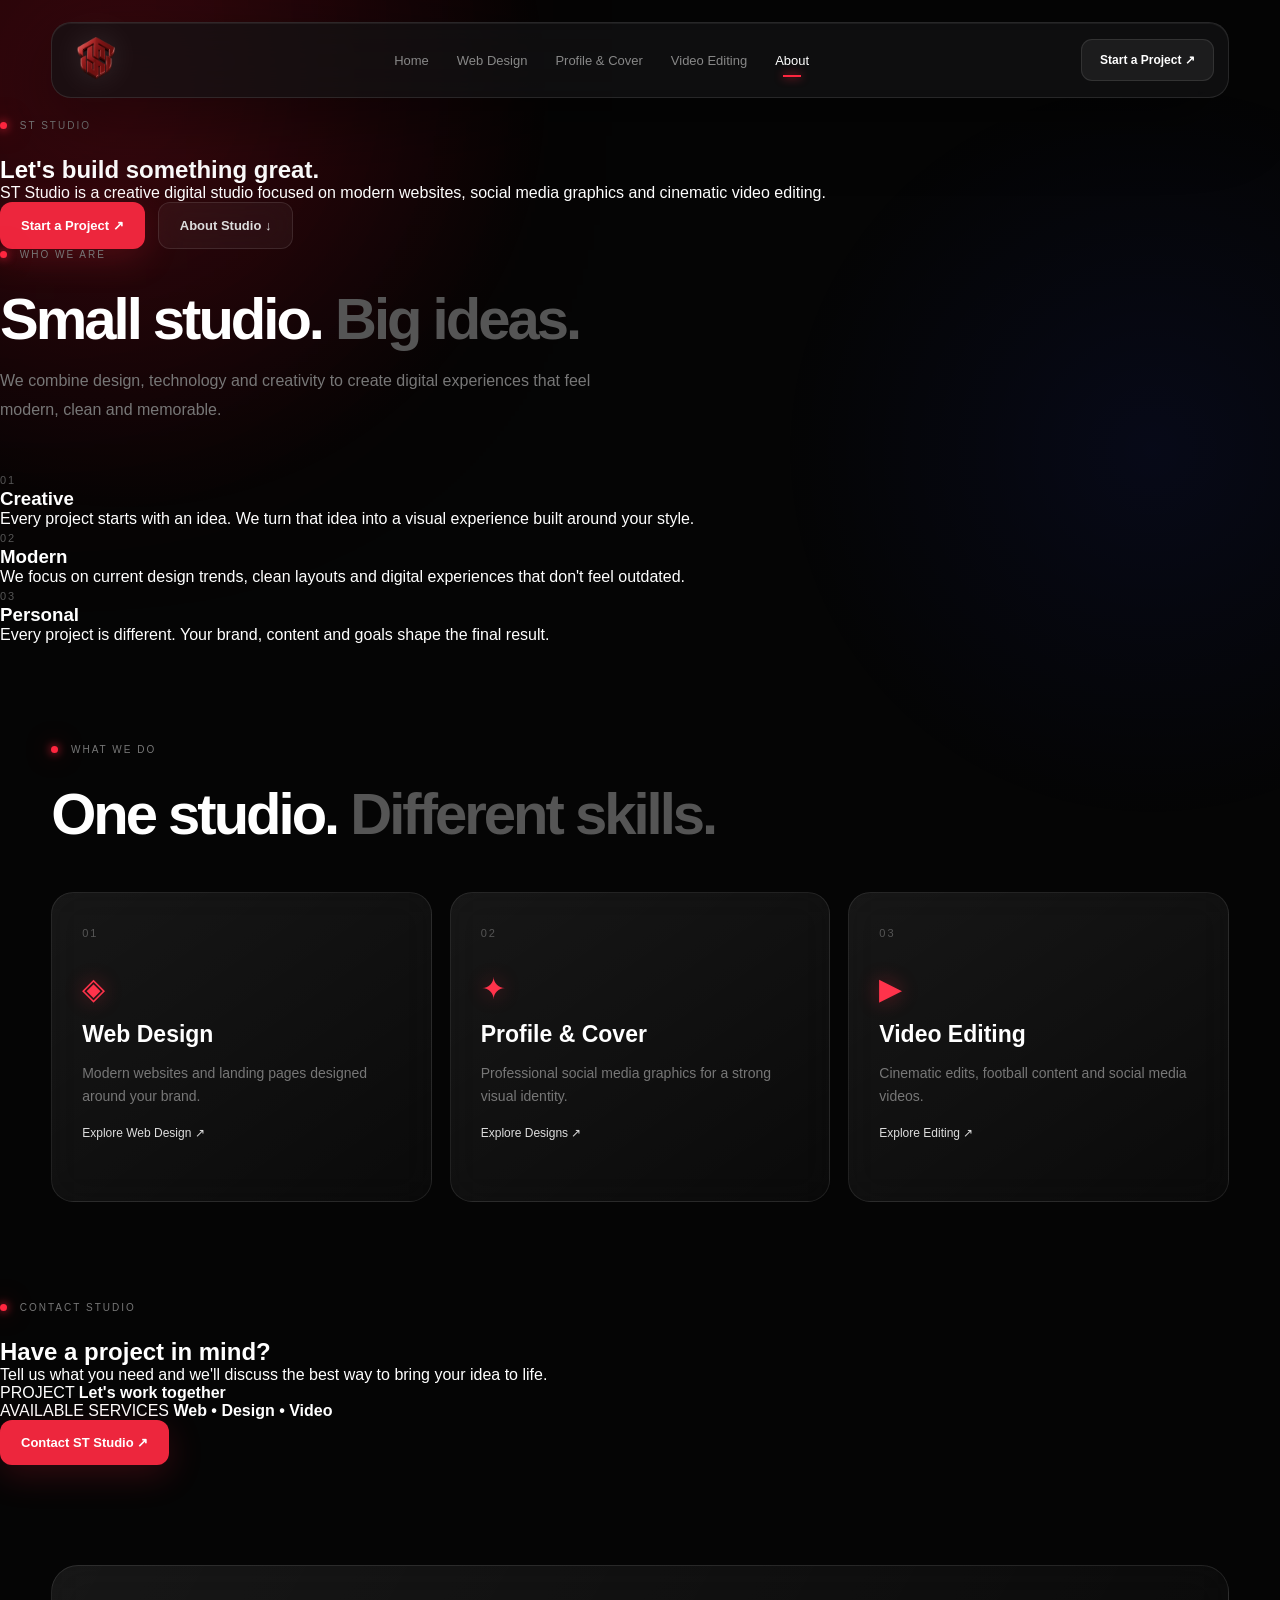
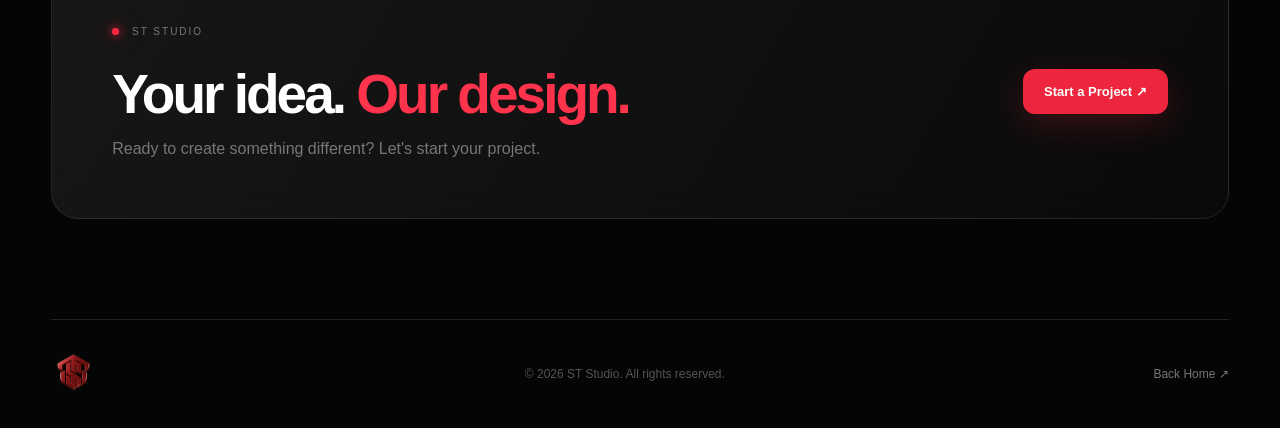
==== about.html @ 002b66ba "Add files via upload" ====
<!DOCTYPE html>
<html lang="en">

<head>
    <meta charset="UTF-8">
    <meta name="viewport" content="width=device-width, initial-scale=1.0">

    <title>About | ST Studio</title>

    <link rel="stylesheet" href="style.css">
</head>

<body>

    <!-- NAVBAR -->

    <header class="navbar">

        <a href="index.html" class="logo">
            <img src="logo.png" alt="ST Studio">
        </a>

        <nav>
            <a href="index.html">Home</a>
            <a href="web.html">Web Design</a>
            <a href="profile.html">Profile & Cover</a>
            <a href="video.html">Video Editing</a>
            <a href="about.html" class="active">About</a>
        </nav>

        <a href="#contact" class="nav-btn">
            Start a Project ↗
        </a>

    </header>


    <main>

        <!-- HERO -->

        <section class="page-hero">

            <div class="tag">
                <span></span>
                ST STUDIO
            </div>

            <h1>
                Let's build
                <strong>something great.</strong>
            </h1>

            <p>
                ST Studio is a creative digital studio focused on
                modern websites, social media graphics and
                cinematic video editing.
            </p>

            <div class="buttons">

                <a href="#contact" class="primary-btn">
                    Start a Project ↗
                </a>

                <a href="#about" class="secondary-btn">
                    About Studio ↓
                </a>

            </div>

        </section>


        <!-- ABOUT -->

        <section class="about-section" id="about">

            <div class="section-title">

                <div class="tag">
                    <span></span>
                    WHO WE ARE
                </div>

                <h2>
                    Small studio.
                    <span>Big ideas.</span>
                </h2>

                <p>
                    We combine design, technology and creativity
                    to create digital experiences that feel modern,
                    clean and memorable.
                </p>

            </div>


            <div class="about-grid">

                <div class="about-card">

                    <span class="number">01</span>

                    <h3>Creative</h3>

                    <p>
                        Every project starts with an idea.
                        We turn that idea into a visual experience
                        built around your style.
                    </p>

                </div>


                <div class="about-card">

                    <span class="number">02</span>

                    <h3>Modern</h3>

                    <p>
                        We focus on current design trends,
                        clean layouts and digital experiences
                        that don't feel outdated.
                    </p>

                </div>


                <div class="about-card">

                    <span class="number">03</span>

                    <h3>Personal</h3>

                    <p>
                        Every project is different.
                        Your brand, content and goals shape
                        the final result.
                    </p>

                </div>

            </div>

        </section>


        <!-- SERVICES -->

        <section class="services">

            <div class="section-title">

                <div class="tag">
                    <span></span>
                    WHAT WE DO
                </div>

                <h2>
                    One studio.
                    <span>Different skills.</span>
                </h2>

            </div>


            <div class="service-grid">

                <div class="service-card">

                    <span class="number">01</span>

                    <div class="icon">◈</div>

                    <h3>Web Design</h3>

                    <p>
                        Modern websites and landing pages
                        designed around your brand.
                    </p>

                    <a href="web.html">
                        Explore Web Design ↗
                    </a>

                </div>


                <div class="service-card">

                    <span class="number">02</span>

                    <div class="icon">✦</div>

                    <h3>Profile & Cover</h3>

                    <p>
                        Professional social media graphics
                        for a strong visual identity.
                    </p>

                    <a href="profile.html">
                        Explore Designs ↗
                    </a>

                </div>


                <div class="service-card">

                    <span class="number">03</span>

                    <div class="icon">▶</div>

                    <h3>Video Editing</h3>

                    <p>
                        Cinematic edits, football content
                        and social media videos.
                    </p>

                    <a href="video.html">
                        Explore Editing ↗
                    </a>

                </div>

            </div>

        </section>


        <!-- CONTACT -->

        <section class="contact-section" id="contact">

            <div class="contact-text">

                <div class="tag">
                    <span></span>
                    CONTACT STUDIO
                </div>

                <h2>
                    Have a project
                    <span>in mind?</span>
                </h2>

                <p>
                    Tell us what you need and we'll discuss
                    the best way to bring your idea to life.
                </p>

            </div>


            <div class="contact-card">

                <div class="contact-item">

                    <span>PROJECT</span>

                    <strong>
                        Let's work together
                    </strong>

                </div>


                <div class="contact-item">

                    <span>AVAILABLE SERVICES</span>

                    <strong>
                        Web • Design • Video
                    </strong>

                </div>


                <a href="mailto:hello@ststudio.com"
                   class="primary-btn contact-btn">
                    Contact ST Studio ↗
                </a>

            </div>

        </section>


        <!-- FINAL CTA -->

        <section class="cta">

            <div>

                <div class="tag">
                    <span></span>
                    ST STUDIO
                </div>

                <h2>
                    Your idea.
                    <span>Our design.</span>
                </h2>

                <p>
                    Ready to create something different?
                    Let's start your project.
                </p>

            </div>

            <a href="mailto:hello@ststudio.com"
               class="primary-btn">
                Start a Project ↗
            </a>

        </section>

    </main>


    <!-- FOOTER -->

    <footer>

        <div class="footer-logo">
            <img src="logo.png" alt="ST Studio">
        </div>

        <p>
            © 2026 ST Studio. All rights reserved.
        </p>

        <a href="index.html">
            Back Home ↗
        </a>

    </footer>

</body>
</html>
---- style.css ----
* {
    margin: 0;
    padding: 0;
    box-sizing: border-box;
}

html {
    scroll-behavior: smooth;
}

body {
    background: #050505;
    color: #fff;
    font-family: Arial, sans-serif;
    overflow-x: hidden;
}


/* BACKGROUND GLOW */

body::before {
    content: "";
    position: fixed;
    inset: 0;
    z-index: -3;

    background:
        radial-gradient(
            circle at 10% 10%,
            rgba(255, 20, 45, .16),
            transparent 30%
        ),
        radial-gradient(
            circle at 90% 50%,
            rgba(40, 70, 255, .08),
            transparent 30%
        );
}

body::after {
    content: "";
    position: fixed;
    width: 450px;
    height: 450px;
    top: -180px;
    left: -180px;

    background: #ff1735;
    filter: blur(170px);
    opacity: .13;

    z-index: -2;
}


/* NAVBAR */

.navbar {
    width: 92%;
    max-width: 1250px;
    height: 76px;

    margin: 22px auto;

    padding: 10px 14px 10px 18px;

    display: flex;
    align-items: center;
    justify-content: space-between;

    background: rgba(18,18,20,.72);

    border: 1px solid rgba(255,255,255,.1);

    border-radius: 20px;

    backdrop-filter: blur(25px);
    -webkit-backdrop-filter: blur(25px);

    box-shadow:
        0 20px 70px rgba(0,0,0,.45),
        inset 0 1px rgba(255,255,255,.06);
}

.logo img {
    width: 52px;
    height: 52px;
    object-fit: contain;

    filter:
        drop-shadow(0 0 15px rgba(255,255,255,.12));
}

nav {
    display: flex;
    gap: 28px;
}

nav a {
    position: relative;

    color: #888;

    text-decoration: none;

    font-size: 13px;

    transition: .3s;
}

nav a:hover,
nav a.active {
    color: #fff;
}

nav a.active::after {
    content: "";

    position: absolute;

    width: 18px;
    height: 2px;

    left: 50%;
    bottom: -9px;

    transform: translateX(-50%);

    background: #ff263f;

    box-shadow: 0 0 10px #ff263f;
}

.nav-btn {
    color: #fff;

    text-decoration: none;

    font-size: 12px;
    font-weight: bold;

    padding: 13px 18px;

    border-radius: 11px;

    background: rgba(255,255,255,.06);

    border: 1px solid rgba(255,255,255,.1);

    transition: .3s;
}

.nav-btn:hover {
    background: #ed243d;

    border-color: #ed243d;

    box-shadow:
        0 0 30px rgba(237,36,61,.3);
}


/* HERO */

.hero {
    width: 92%;
    max-width: 1250px;

    min-height: 650px;

    margin: 60px auto 100px;

    display: grid;

    grid-template-columns: 1fr .8fr;

    align-items: center;

    gap: 70px;
}

.hero-text {
    max-width: 650px;
}

.tag {
    color: #777;

    font-size: 10px;

    letter-spacing: 2px;

    margin-bottom: 25px;
}

.tag span {
    display: inline-block;

    width: 7px;
    height: 7px;

    margin-right: 8px;

    border-radius: 50%;

    background: #ff263f;

    box-shadow:
        0 0 10px #ff263f,
        0 0 25px rgba(255,38,63,.5);
}

.hero h1 {
    font-size: clamp(50px, 6vw, 82px);

    line-height: .98;

    letter-spacing: -4px;

    margin-bottom: 28px;
}

.hero h1 strong {
    display: block;

    color: transparent;

    background:
        linear-gradient(
            90deg,
            #fff,
            #ff334b
        );

    -webkit-background-clip: text;
    background-clip: text;
}

.hero p {
    max-width: 570px;

    color: #777;

    font-size: 16px;

    line-height: 1.8;

    margin-bottom: 32px;
}


/* BUTTONS */

.buttons {
    display: flex;
    gap: 13px;
}

.primary-btn,
.secondary-btn {
    display: inline-flex;

    align-items: center;
    justify-content: center;

    gap: 10px;

    padding: 15px 21px;

    border-radius: 12px;

    text-decoration: none;

    font-size: 13px;
    font-weight: bold;

    transition: .3s;
}

.primary-btn {
    color: #fff;

    background: #ed263d;

    box-shadow:
        0 10px 35px rgba(237,36,61,.2);
}

.primary-btn:hover {
    transform: translateY(-3px);

    background: #ff3148;

    box-shadow:
        0 15px 45px rgba(237,36,61,.35);
}

.secondary-btn {
    color: #ddd;

    background: rgba(255,255,255,.045);

    border: 1px solid rgba(255,255,255,.1);

    backdrop-filter: blur(15px);
}

.secondary-btn:hover {
    transform: translateY(-3px);

    background: rgba(255,255,255,.09);
}


/* HERO CARD */

.hero-card {
    position: relative;

    height: 480px;

    padding: 20px;

    border-radius: 27px;

    overflow: hidden;

    background:
        linear-gradient(
            145deg,
            rgba(255,255,255,.09),
            rgba(255,255,255,.025)
        );

    border: 1px solid rgba(255,255,255,.12);

    backdrop-filter: blur(25px);

    box-shadow:
        0 40px 100px rgba(0,0,0,.5),
        inset 0 1px rgba(255,255,255,.08);

    transition: .4s;
}

.hero-card:hover {
    transform: translateY(-8px);

    border-color:
        rgba(255,40,60,.3);

    box-shadow:
        0 45px 100px rgba(0,0,0,.55),
        0 0 60px rgba(255,30,55,.08);
}

.hero-card::before {
    content: "";

    position: absolute;

    width: 300px;
    height: 300px;

    top: -130px;
    right: -100px;

    border-radius: 50%;

    background: #ff1735;

    filter: blur(120px);

    opacity: .18;
}

.hero-card::after {
    content: "";

    position: absolute;

    width: 220px;
    height: 220px;

    bottom: -100px;
    left: -80px;

    border-radius: 50%;

    background: #243cff;

    filter: blur(130px);

    opacity: .08;
}

.card-top {
    position: relative;
    z-index: 2;

    display: flex;

    align-items: center;
    justify-content: space-between;

    padding-bottom: 17px;

    border-bottom:
        1px solid rgba(255,255,255,.07);

    color: #666;

    font-size: 9px;

    letter-spacing: 1.5px;
}

.dots {
    display: flex;
    gap: 5px;
}

.dots i {
    width: 7px;
    height: 7px;

    border-radius: 50%;

    background: #555;
}

.card-content {
    position: relative;
    z-index: 2;

    height: 410px;

    display: flex;

    flex-direction: column;

    align-items: center;
    justify-content: center;
}

.card-content img {
    width: 145px;
    height: 145px;

    object-fit: contain;

    margin-bottom: 25px;

    filter:
        drop-shadow(0 0 30px rgba(255,255,255,.15));
}

.card-content small {
    color: #777;

    font-size: 9px;

    letter-spacing: 3px;
}

.card-content h2 {
    margin-top: 14px;

    font-size: 38px;

    line-height: .95;

    letter-spacing: -2px;
}

.card-content h2 span {
    color: #ff334b;

    text-shadow:
        0 0 25px rgba(255,40,60,.3);
}


/* SERVICES */

.services {
    width: 92%;
    max-width: 1250px;

    margin: 100px auto;
}

.section-title {
    margin-bottom: 45px;
}

.section-title h2 {
    font-size: clamp(38px,5vw,58px);

    letter-spacing: -3px;
}

.section-title h2 span {
    color: #555;
}

.section-title p {
    max-width: 600px;

    color: #777;

    line-height: 1.8;

    margin-top: 15px;
}

.service-grid {
    display: grid;

    grid-template-columns:
        repeat(3,1fr);

    gap: 18px;
}

.service-card {
    position: relative;

    min-height: 310px;

    padding: 30px;

    overflow: hidden;

    border-radius: 22px;

    background:
        linear-gradient(
            145deg,
            rgba(255,255,255,.075),
            rgba(255,255,255,.025)
        );

    border: 1px solid rgba(255,255,255,.09);

    transition: .35s;

    backdrop-filter: blur(18px);
}

.service-card::before {
    content: "";

    position: absolute;

    width: 180px;
    height: 180px;

    right: -100px;
    bottom: -100px;

    border-radius: 50%;

    background: #ff2438;

    filter: blur(90px);

    opacity: 0;

    transition: .35s;
}

.service-card:hover {
    transform: translateY(-8px);

    border-color:
        rgba(255,40,60,.3);

    box-shadow:
        0 25px 70px rgba(0,0,0,.35);
}

.service-card:hover::before {
    opacity: .2;
}

.number {
    color: #555;

    font-size: 11px;

    letter-spacing: 2px;
}

.icon {
    color: #ff334b;

    font-size: 30px;

    margin: 30px 0 15px;

    text-shadow:
        0 0 20px rgba(255,40,60,.4);
}

.service-card h3 {
    font-size: 23px;
}

.service-card p {
    color: #777;

    line-height: 1.7;

    font-size: 14px;

    margin: 14px 0;
}

.service-card a {
    color: #ddd;

    text-decoration: none;

    font-size: 12px;
}

.service-card a:hover {
    color: #ff334b;
}


/* CTA */

.cta {
    width: 92%;
    max-width: 1250px;

    margin: 100px auto;

    padding: 60px;

    display: flex;

    align-items: center;

    justify-content: space-between;

    gap: 40px;

    border-radius: 27px;

    background:
        linear-gradient(
            120deg,
            rgba(255,255,255,.075),
            rgba(255,255,255,.025)
        );

    border: 1px solid rgba(255,255,255,.1);

    backdrop-filter: blur(20px);

    overflow: hidden;
}

.cta h2 {
    font-size: clamp(32px,5vw,55px);

    letter-spacing: -3px;
}

.cta h2 span {
    color: #ff334b;
}

.cta p {
    color: #777;

    margin-top: 14px;
}


/* FOOTER */

footer {
    width: 92%;
    max-width: 1250px;

    margin: auto;

    padding: 30px 0;

    display: flex;

    align-items: center;

    justify-content: space-between;

    border-top: 1px solid #222;

    color: #555;

    font-size: 12px;
}

footer img {
    width: 45px;
}

footer a {
    color: #777;

    text-decoration: none;
}


/* MOBILE */

@media (max-width: 850px) {

    .navbar {
        width: 94%;
    }

    nav {
        display: none;
    }

    .hero {
        width: 94%;

        grid-template-columns: 1fr;

        margin-top: 50px;

        gap: 50px;
    }

    .hero h1 {
        font-size: 55px;
    }

    .hero-card {
        width: 100%;
    }

    .services {
        width: 94%;
    }

    .service-grid {
        grid-template-columns: 1fr;
    }

    .cta {
        width: 94%;

        flex-direction: column;

        align-items: flex-start;

        padding: 40px 25px;
    }

    footer {
        width: 94%;

        flex-wrap: wrap;

        gap: 20px;
    }
}


@media (max-width: 500px) {

    .nav-btn {
        padding: 11px 13px;

        font-size: 10px;
    }

    .hero h1 {
        font-size: 46px;

        letter-spacing: -2px;
    }

    .hero p {
        font-size: 14px;
    }

    .buttons {
        flex-direction: column;
    }

    .primary-btn,
    .secondary-btn {
        width: 100%;
    }

    .hero-card {
        height: 420px;
    }

    .card-content {
        height: 350px;
    }

    .card-content img {
        width: 110px;
        height: 110px;
    }

    .card-content h2 {
        font-size: 30px;
    }

    .cta h2 {
        font-size: 35px;
    }

    footer {
        justify-content: center;
        text-align: center;
    }
}
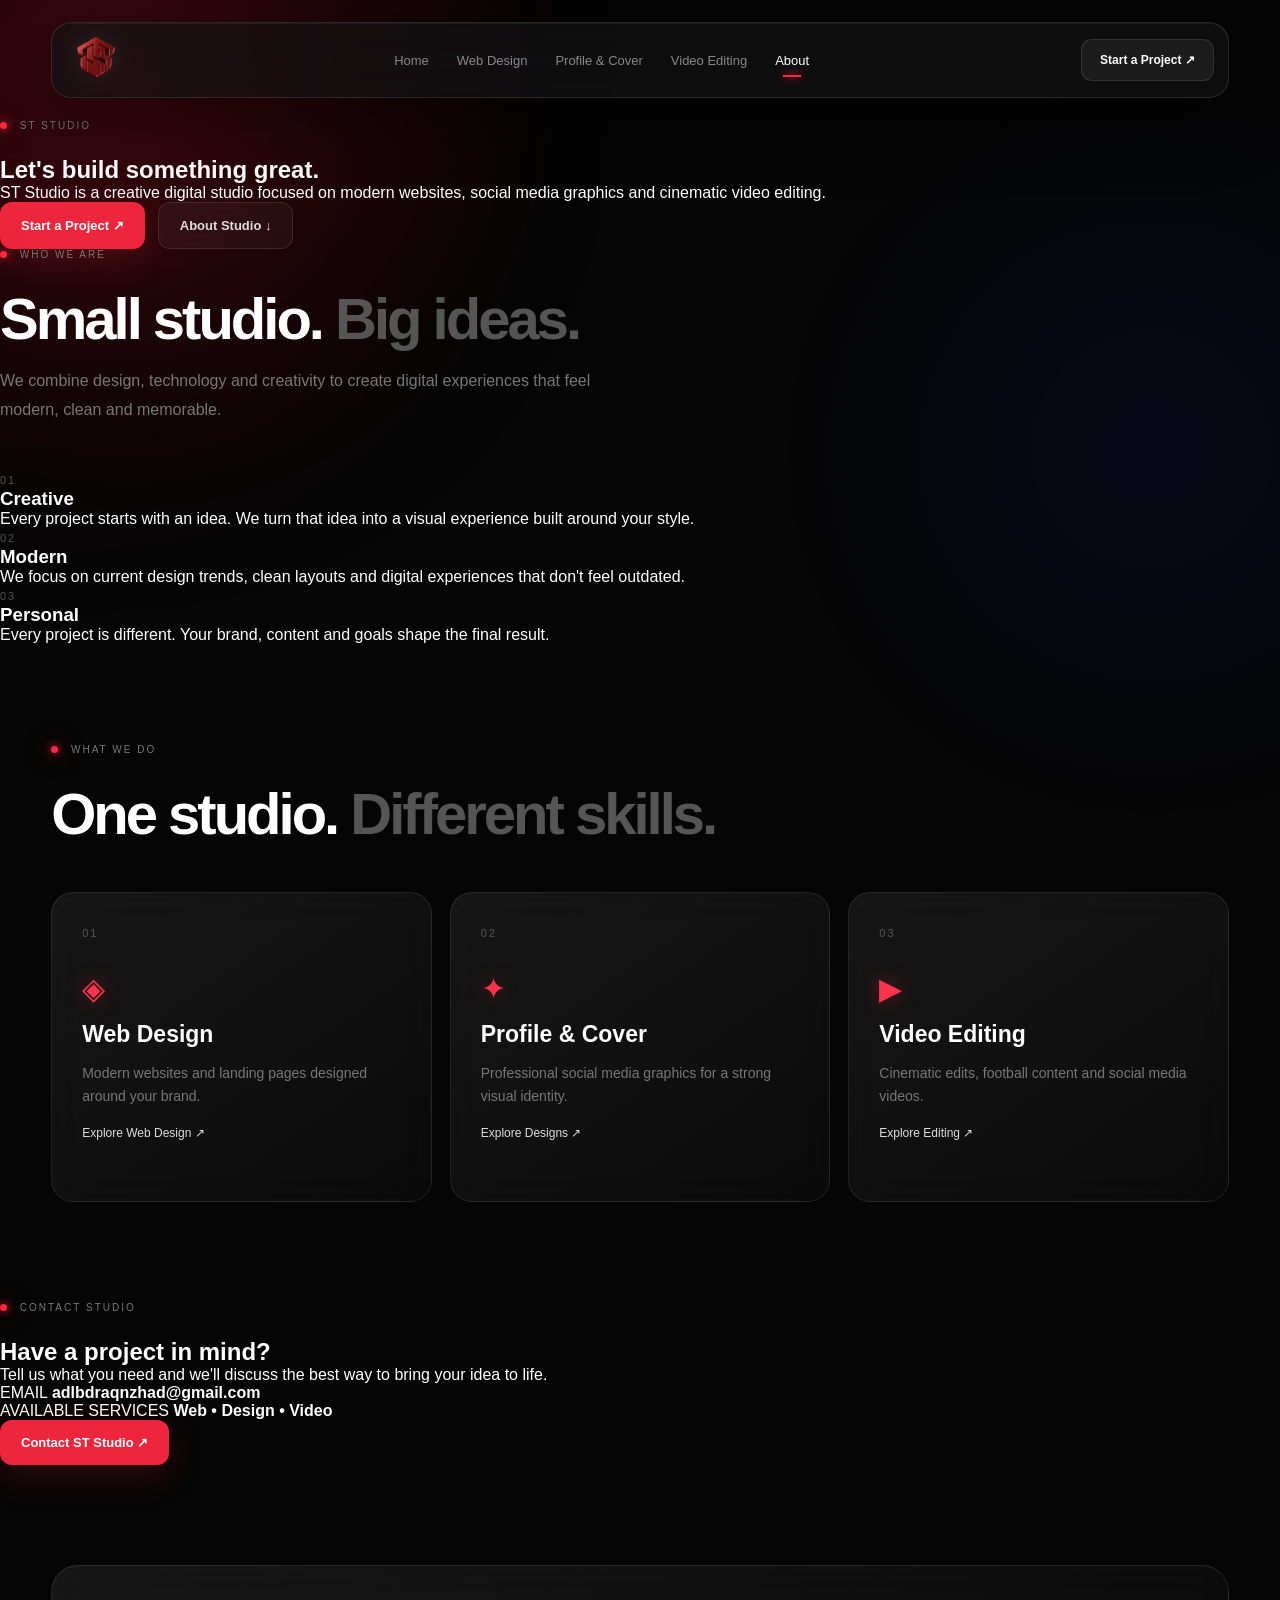
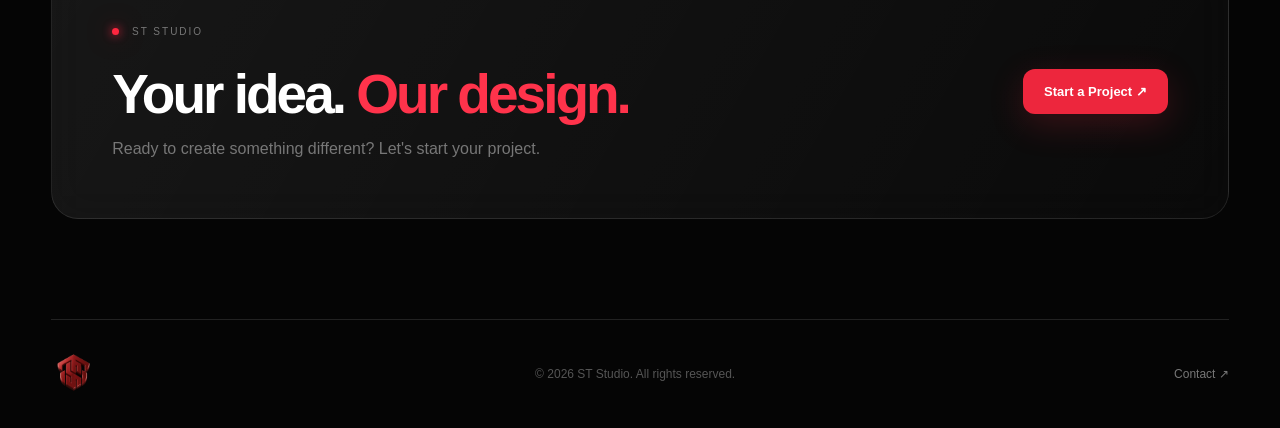
==== commit ea3d7bf8: "Update contact information and email links in about.html" ====
--- a/about.html
+++ b/about.html
@@ -261,10 +261,10 @@
 
                 <div class="contact-item">
 
-                    <span>PROJECT</span>
+                    <span>EMAIL</span>
 
                     <strong>
-                        Let's work together
+                        adlbdraqnzhad@gmail.com
                     </strong>
 
                 </div>
@@ -281,7 +281,7 @@
                 </div>
 
 
-                <a href="mailto:hello@ststudio.com"
+                <a href="mailto:adlbdraqnzhad@gmail.com"
                    class="primary-btn contact-btn">
                     Contact ST Studio ↗
                 </a>
@@ -314,7 +314,7 @@
 
             </div>
 
-            <a href="mailto:hello@ststudio.com"
+            <a href="mailto:adlbdraqnzhad@gmail.com"
                class="primary-btn">
                 Start a Project ↗
             </a>
@@ -336,11 +336,11 @@
             © 2026 ST Studio. All rights reserved.
         </p>
 
-        <a href="index.html">
-            Back Home ↗
+        <a href="mailto:adlbdraqnzhad@gmail.com">
+            Contact ↗
         </a>
 
     </footer>
 
 </body>
-</html>+</html>
